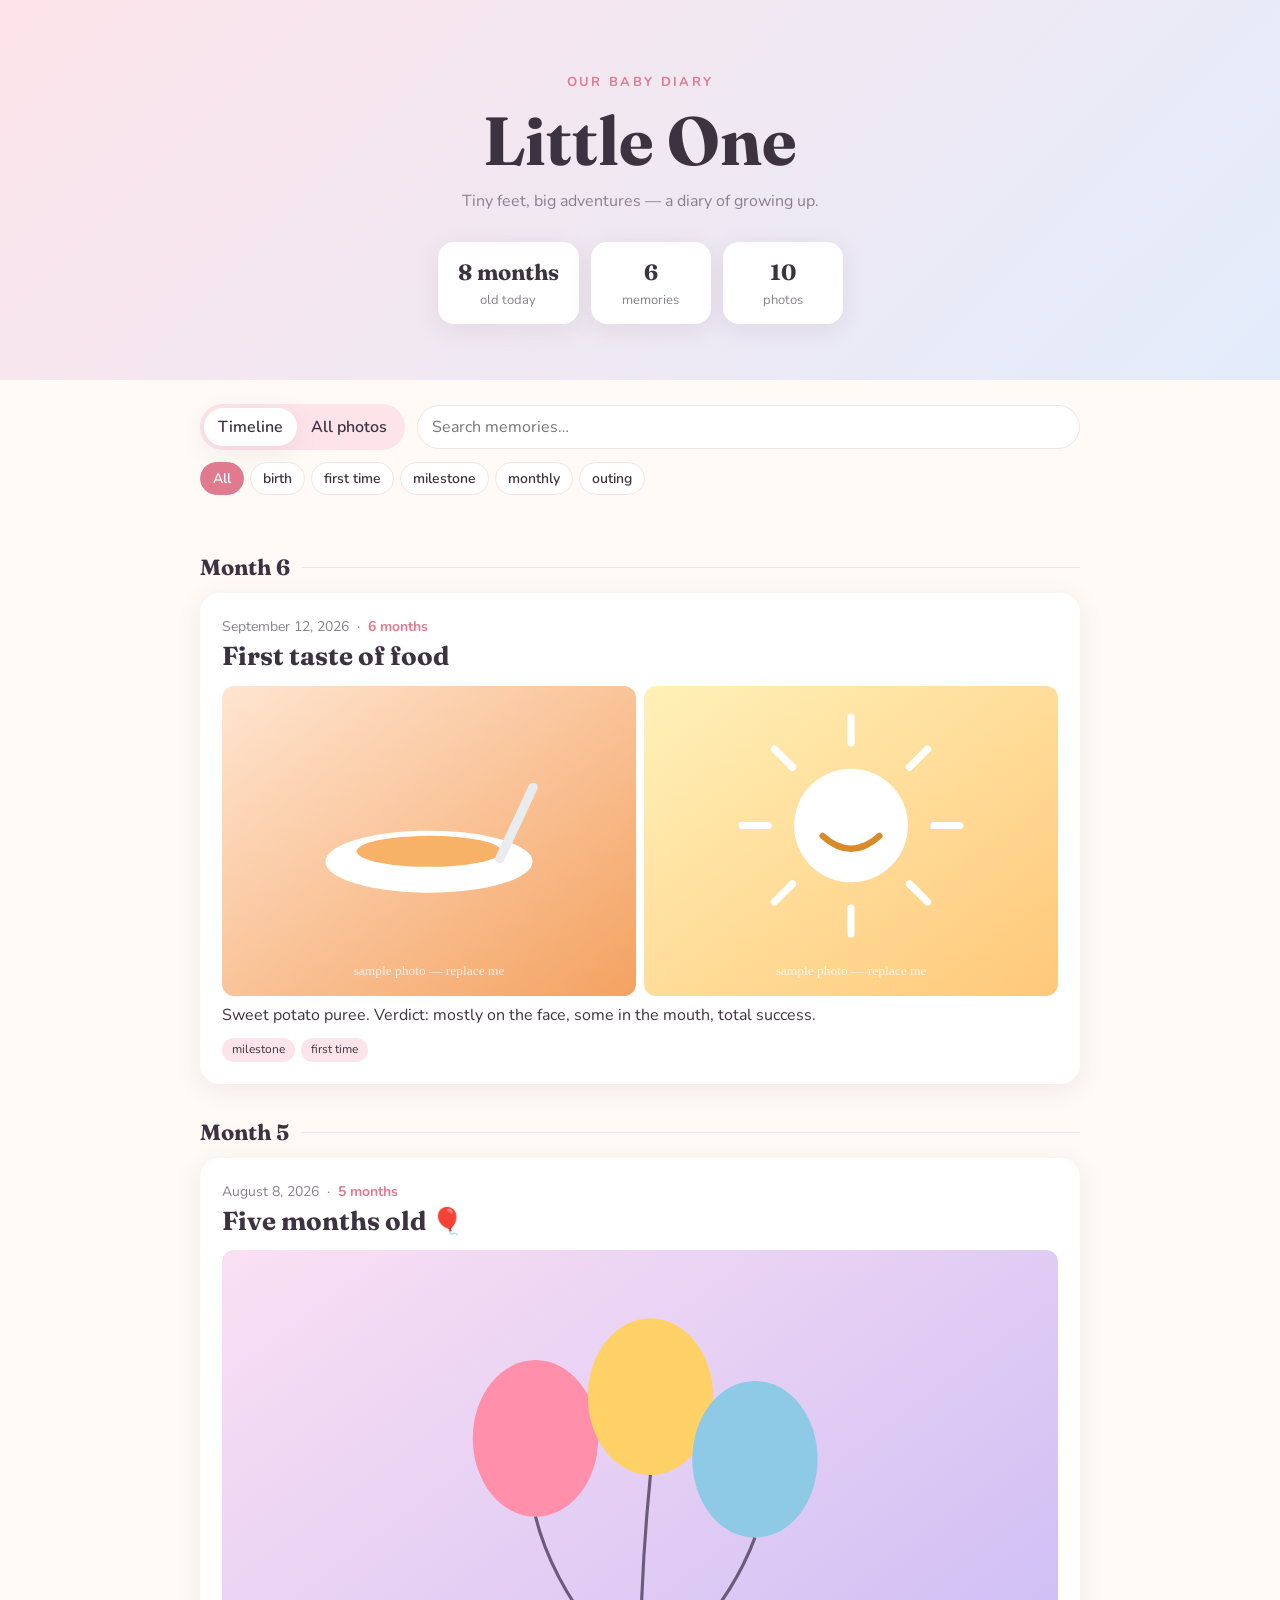
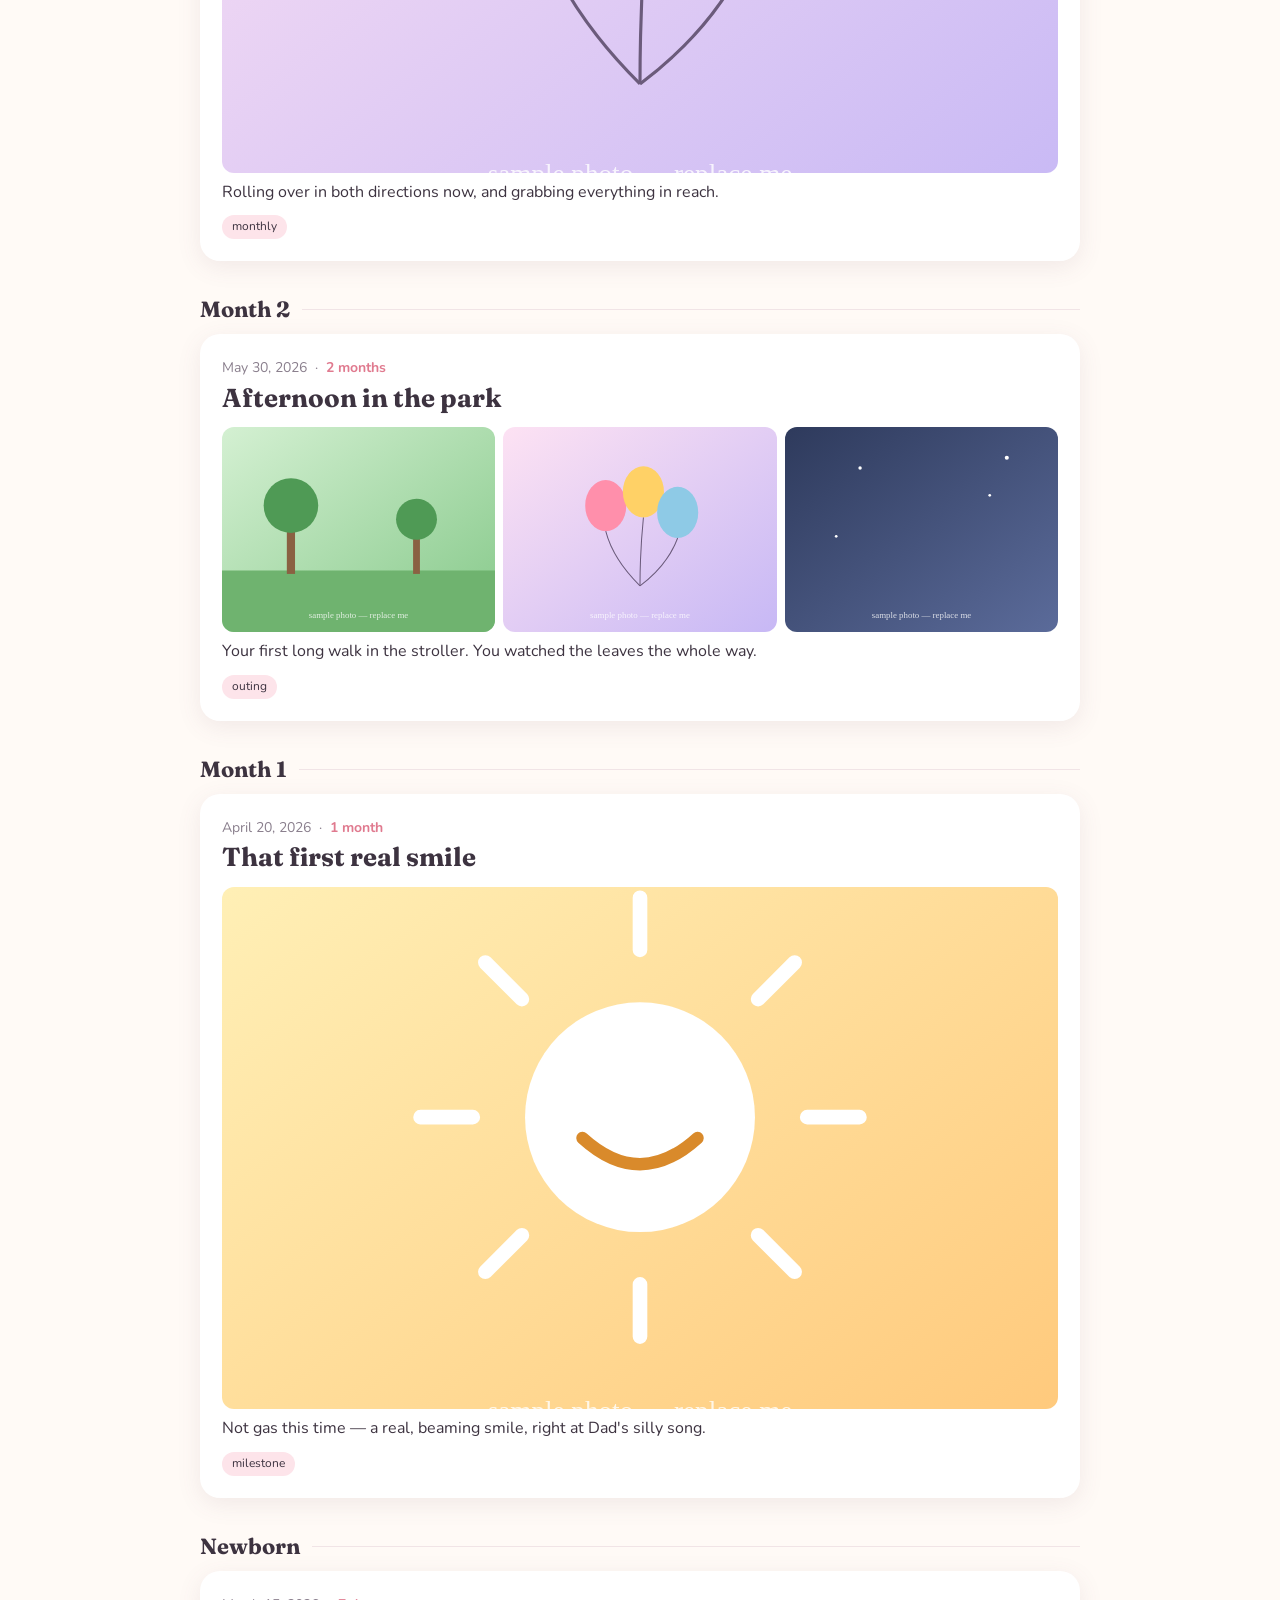
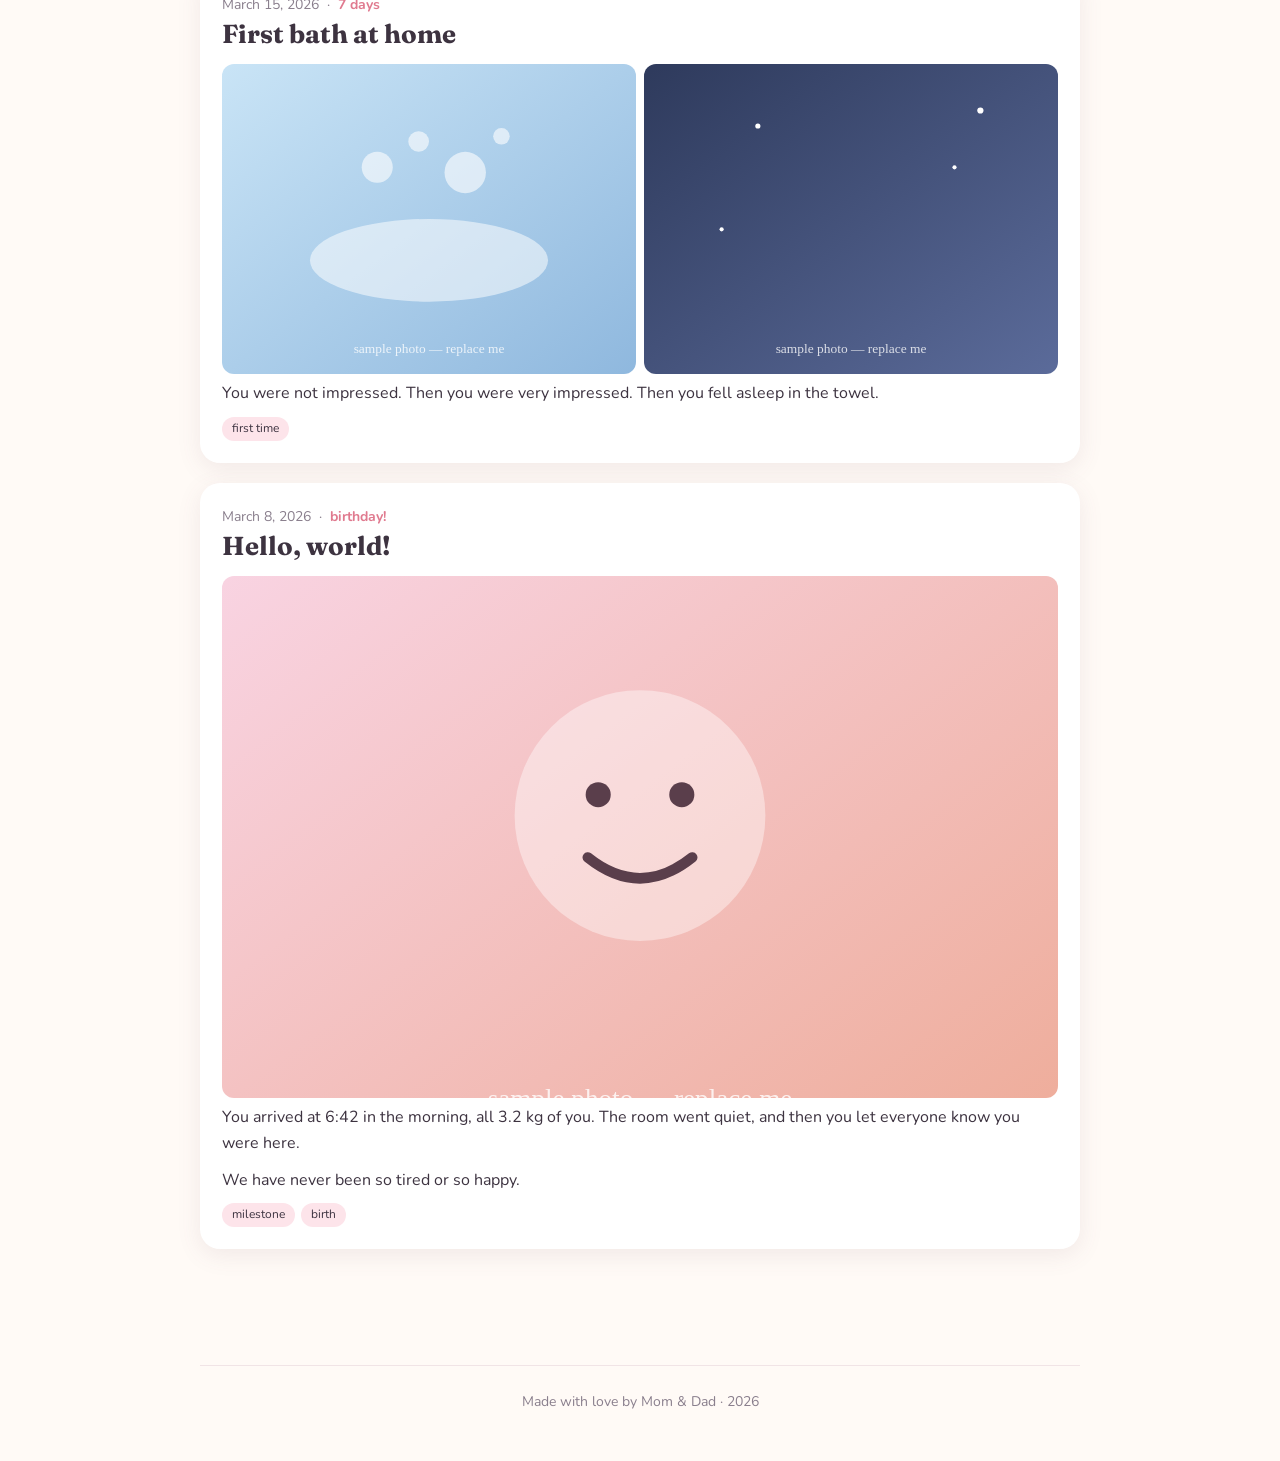
==== index.html @ 6a333eb8 "Add baby photo diary blog Static site (no build step) with a timeline grouped by baby's age, an all-" ====
<!doctype html>
<html lang="en">
<head>
  <meta charset="utf-8">
  <meta name="viewport" content="width=device-width, initial-scale=1">
  <title>Baby Diary</title>
  <meta name="description" content="A personal photo diary of our baby growing up.">
  <link rel="icon" href="data:image/svg+xml,<svg xmlns='http://www.w3.org/2000/svg' viewBox='0 0 100 100'><text y='.9em' font-size='90'>🍼</text></svg>">
  <link rel="preconnect" href="https://fonts.googleapis.com">
  <link href="https://fonts.googleapis.com/css2?family=Fraunces:opsz,wght@9..144,500;9..144,700&family=Nunito:wght@400;600;700&display=swap" rel="stylesheet">
  <link rel="stylesheet" href="css/style.css">
</head>
<body>
  <header class="hero">
    <div class="wrap">
      <p class="eyebrow">Our baby diary</p>
      <h1 id="baby-name">Little One</h1>
      <p id="tagline" class="tagline"></p>
      <div class="stats">
        <div class="stat"><span id="age" class="stat-num">–</span><span class="stat-label">old today</span></div>
        <div class="stat"><span id="post-count" class="stat-num">0</span><span class="stat-label">memories</span></div>
        <div class="stat"><span id="photo-count" class="stat-num">0</span><span class="stat-label">photos</span></div>
      </div>
    </div>
  </header>

  <nav class="toolbar wrap" aria-label="Filters">
    <div class="views" role="tablist">
      <button class="view-btn active" data-view="timeline" role="tab" aria-selected="true">Timeline</button>
      <button class="view-btn" data-view="gallery" role="tab" aria-selected="false">All photos</button>
    </div>
    <input id="search" type="search" placeholder="Search memories…" aria-label="Search memories">
    <div id="tags" class="tags"></div>
  </nav>

  <main class="wrap">
    <section id="timeline" class="timeline"></section>
    <section id="gallery" class="gallery" hidden></section>
    <p id="empty" class="empty" hidden>No memories match. Try another search.</p>
  </main>

  <footer class="wrap footer">
    Made with love by <span id="author"></span> · <span id="year"></span>
  </footer>

  <div id="lightbox" class="lightbox" hidden role="dialog" aria-modal="true" aria-label="Photo viewer">
    <button class="lb-close" aria-label="Close">×</button>
    <button class="lb-prev" aria-label="Previous photo">‹</button>
    <figure>
      <img id="lb-img" alt="">
      <figcaption id="lb-cap"></figcaption>
    </figure>
    <button class="lb-next" aria-label="Next photo">›</button>
  </div>

  <script src="data/posts.js"></script>
  <script src="js/app.js"></script>
</body>
</html>
---- css/style.css ----
:root {
  --bg: #fffaf6;
  --surface: #ffffff;
  --text: #3d3340;
  --muted: #8a7f8d;
  --accent: #e07a8f;
  --accent-soft: #fde4ea;
  --line: #f1e4e6;
  --hero-1: #fde4ea;
  --hero-2: #e3ecfb;
  --shadow: 0 6px 24px rgba(120, 80, 100, .10);
}
@media (prefers-color-scheme: dark) {
  :root {
    --bg: #1d1a21;
    --surface: #27232c;
    --text: #f1eaf2;
    --muted: #a99fae;
    --accent: #f4a3b4;
    --accent-soft: #3d2c35;
    --line: #362f3c;
    --hero-1: #3a2733;
    --hero-2: #252c3e;
    --shadow: 0 6px 24px rgba(0, 0, 0, .35);
  }
}

* { box-sizing: border-box; }
html { scroll-behavior: smooth; }
body {
  margin: 0;
  background: var(--bg);
  color: var(--text);
  font: 16px/1.65 "Nunito", system-ui, sans-serif;
}
img { max-width: 100%; display: block; }
.wrap { width: min(880px, 100% - 32px); margin-inline: auto; }

/* Hero */
.hero {
  background: linear-gradient(135deg, var(--hero-1), var(--hero-2));
  padding: 72px 0 56px;
  text-align: center;
}
.eyebrow {
  margin: 0;
  text-transform: uppercase;
  letter-spacing: .18em;
  font-size: 13px;
  font-weight: 700;
  color: var(--accent);
}
h1, h2 { font-family: "Fraunces", Georgia, serif; line-height: 1.15; }
.hero h1 { font-size: clamp(40px, 8vw, 68px); margin: 8px 0; }
.tagline { color: var(--muted); margin: 0 auto 28px; max-width: 520px; }
.stats { display: flex; justify-content: center; gap: 12px; flex-wrap: wrap; }
.stat {
  background: var(--surface);
  border-radius: 16px;
  padding: 12px 20px;
  min-width: 120px;
  box-shadow: var(--shadow);
  display: flex; flex-direction: column;
}
.stat-num { font-family: "Fraunces", serif; font-size: 22px; font-weight: 700; }
.stat-label { font-size: 13px; color: var(--muted); }

/* Toolbar */
.toolbar {
  display: flex; flex-wrap: wrap; gap: 12px; align-items: center;
  padding: 24px 0 8px;
  position: sticky; top: 0; z-index: 5;
  background: var(--bg);
}
.views { display: inline-flex; background: var(--accent-soft); border-radius: 999px; padding: 4px; }
.view-btn, .tag {
  border: 0; cursor: pointer; font: inherit; font-weight: 600;
  border-radius: 999px; padding: 6px 14px;
  background: transparent; color: var(--text);
}
.view-btn.active { background: var(--surface); box-shadow: var(--shadow); }
#search {
  flex: 1 1 200px;
  font: inherit;
  padding: 8px 14px;
  border-radius: 999px;
  border: 1px solid var(--line);
  background: var(--surface);
  color: var(--text);
}
#search:focus { outline: 2px solid var(--accent); outline-offset: 1px; }
.tags { display: flex; flex-wrap: wrap; gap: 6px; width: 100%; }
.tag { background: var(--surface); border: 1px solid var(--line); font-size: 14px; padding: 4px 12px; }
.tag.active { background: var(--accent); border-color: var(--accent); color: #fff; }

/* Timeline */
.timeline { position: relative; padding: 16px 0 40px; }
.month-head {
  font-family: "Fraunces", serif;
  font-size: 22px;
  margin: 36px 0 12px;
  display: flex; align-items: center; gap: 12px;
}
.month-head::after { content: ""; flex: 1; height: 1px; background: var(--line); }
.post {
  background: var(--surface);
  border-radius: 20px;
  padding: 22px;
  margin-bottom: 20px;
  box-shadow: var(--shadow);
  animation: rise .4s ease both;
}
@keyframes rise { from { opacity: 0; transform: translateY(8px); } }
.post-meta { font-size: 14px; color: var(--muted); display: flex; gap: 8px; flex-wrap: wrap; }
.post-meta .age { color: var(--accent); font-weight: 700; }
.post h2 { margin: 4px 0 8px; font-size: 26px; }
.post p { margin: 0 0 10px; }
.post-tags { display: flex; gap: 6px; flex-wrap: wrap; margin-top: 8px; }
.post-tags span { font-size: 12px; background: var(--accent-soft); padding: 2px 10px; border-radius: 999px; }

.photos { display: grid; gap: 8px; margin: 14px 0 6px; grid-template-columns: repeat(var(--cols, 1), 1fr); }
.photos[data-n="2"] { --cols: 2; }
.photos[data-n="3"], .photos[data-n="many"] { --cols: 3; }
.photos button {
  padding: 0; border: 0; background: none; cursor: zoom-in;
  border-radius: 12px; overflow: hidden; aspect-ratio: 4 / 3;
}
.photos[data-n="1"] button { aspect-ratio: 16 / 10; }
.photos img, .gallery img {
  width: 100%; height: 100%; object-fit: cover;
  transition: transform .3s ease;
}
.photos button:hover img, .gallery button:hover img { transform: scale(1.04); }

/* Gallery */
.gallery {
  display: grid; gap: 8px; padding: 16px 0 40px;
  grid-template-columns: repeat(auto-fill, minmax(160px, 1fr));
}
.gallery button {
  padding: 0; border: 0; cursor: zoom-in; border-radius: 12px; overflow: hidden;
  aspect-ratio: 1; background: var(--line); position: relative;
}
.gallery .g-date {
  position: absolute; left: 6px; bottom: 6px;
  font-size: 12px; background: rgba(0,0,0,.5); color: #fff;
  padding: 1px 8px; border-radius: 999px;
}

.empty { text-align: center; color: var(--muted); padding: 40px 0; }
.footer { text-align: center; color: var(--muted); font-size: 14px; padding: 24px 0 48px; border-top: 1px solid var(--line); }

/* Lightbox */
.lightbox {
  position: fixed; inset: 0; z-index: 50;
  background: rgba(20, 15, 22, .92);
  display: flex; align-items: center; justify-content: center;
}
.lightbox[hidden] { display: none; }
.lightbox figure { margin: 0; max-width: min(1100px, 100% - 120px); text-align: center; }
.lightbox img { max-height: 80vh; object-fit: contain; margin: 0 auto; border-radius: 10px; }
.lightbox figcaption { color: #eee; margin-top: 12px; font-size: 15px; }
.lightbox button {
  position: absolute; border: 0; background: rgba(255,255,255,.12); color: #fff;
  width: 48px; height: 48px; border-radius: 50%; font-size: 30px; line-height: 1; cursor: pointer;
}
.lightbox button:hover { background: rgba(255,255,255,.25); }
.lb-close { top: 16px; right: 16px; }
.lb-prev { left: 16px; top: 50%; transform: translateY(-50%); }
.lb-next { right: 16px; top: 50%; transform: translateY(-50%); }

@media (max-width: 600px) {
  .hero { padding: 48px 0 40px; }
  .post { padding: 16px; }
  .photos[data-n="3"], .photos[data-n="many"] { --cols: 2; }
  .lightbox figure { max-width: 100%; padding: 0 8px; }
  .lb-prev, .lb-next { top: auto; bottom: 20px; transform: none; }
}
@media (prefers-reduced-motion: reduce) {
  * { animation: none !important; transition: none !important; }
}
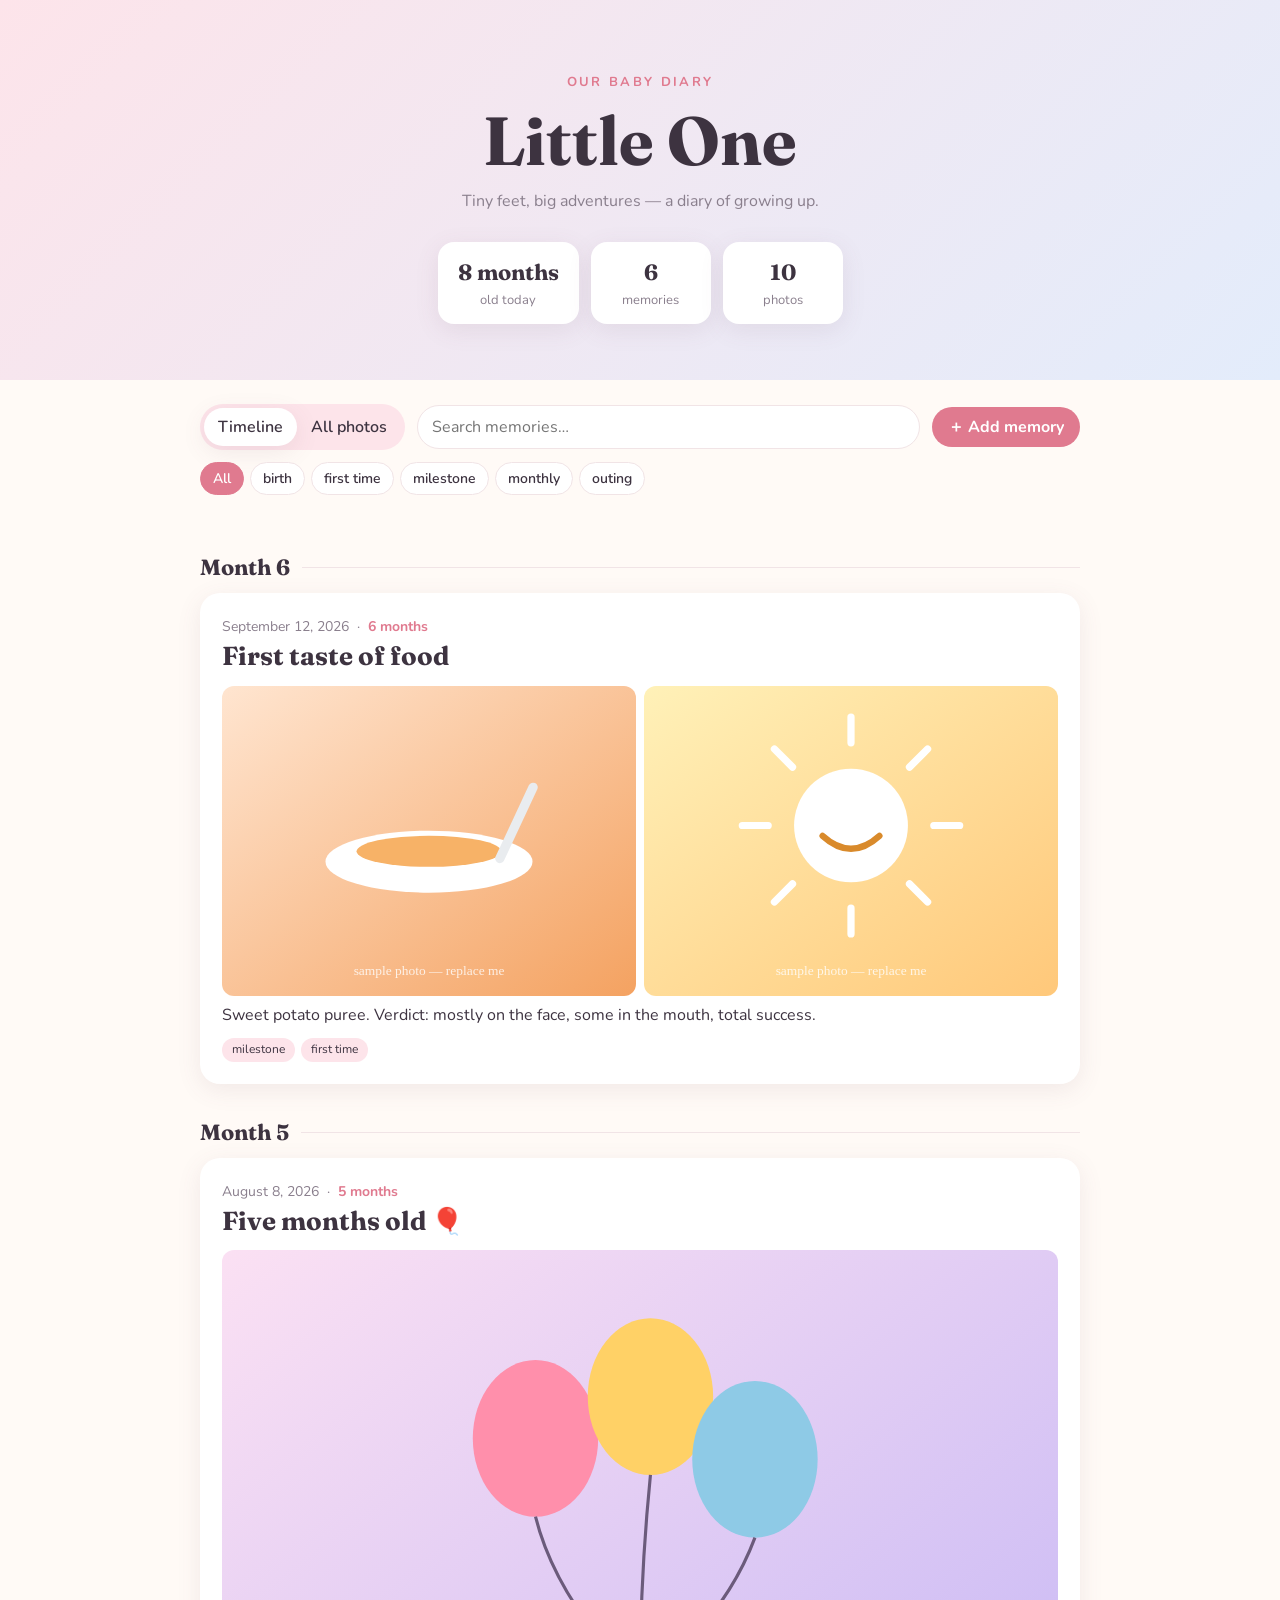
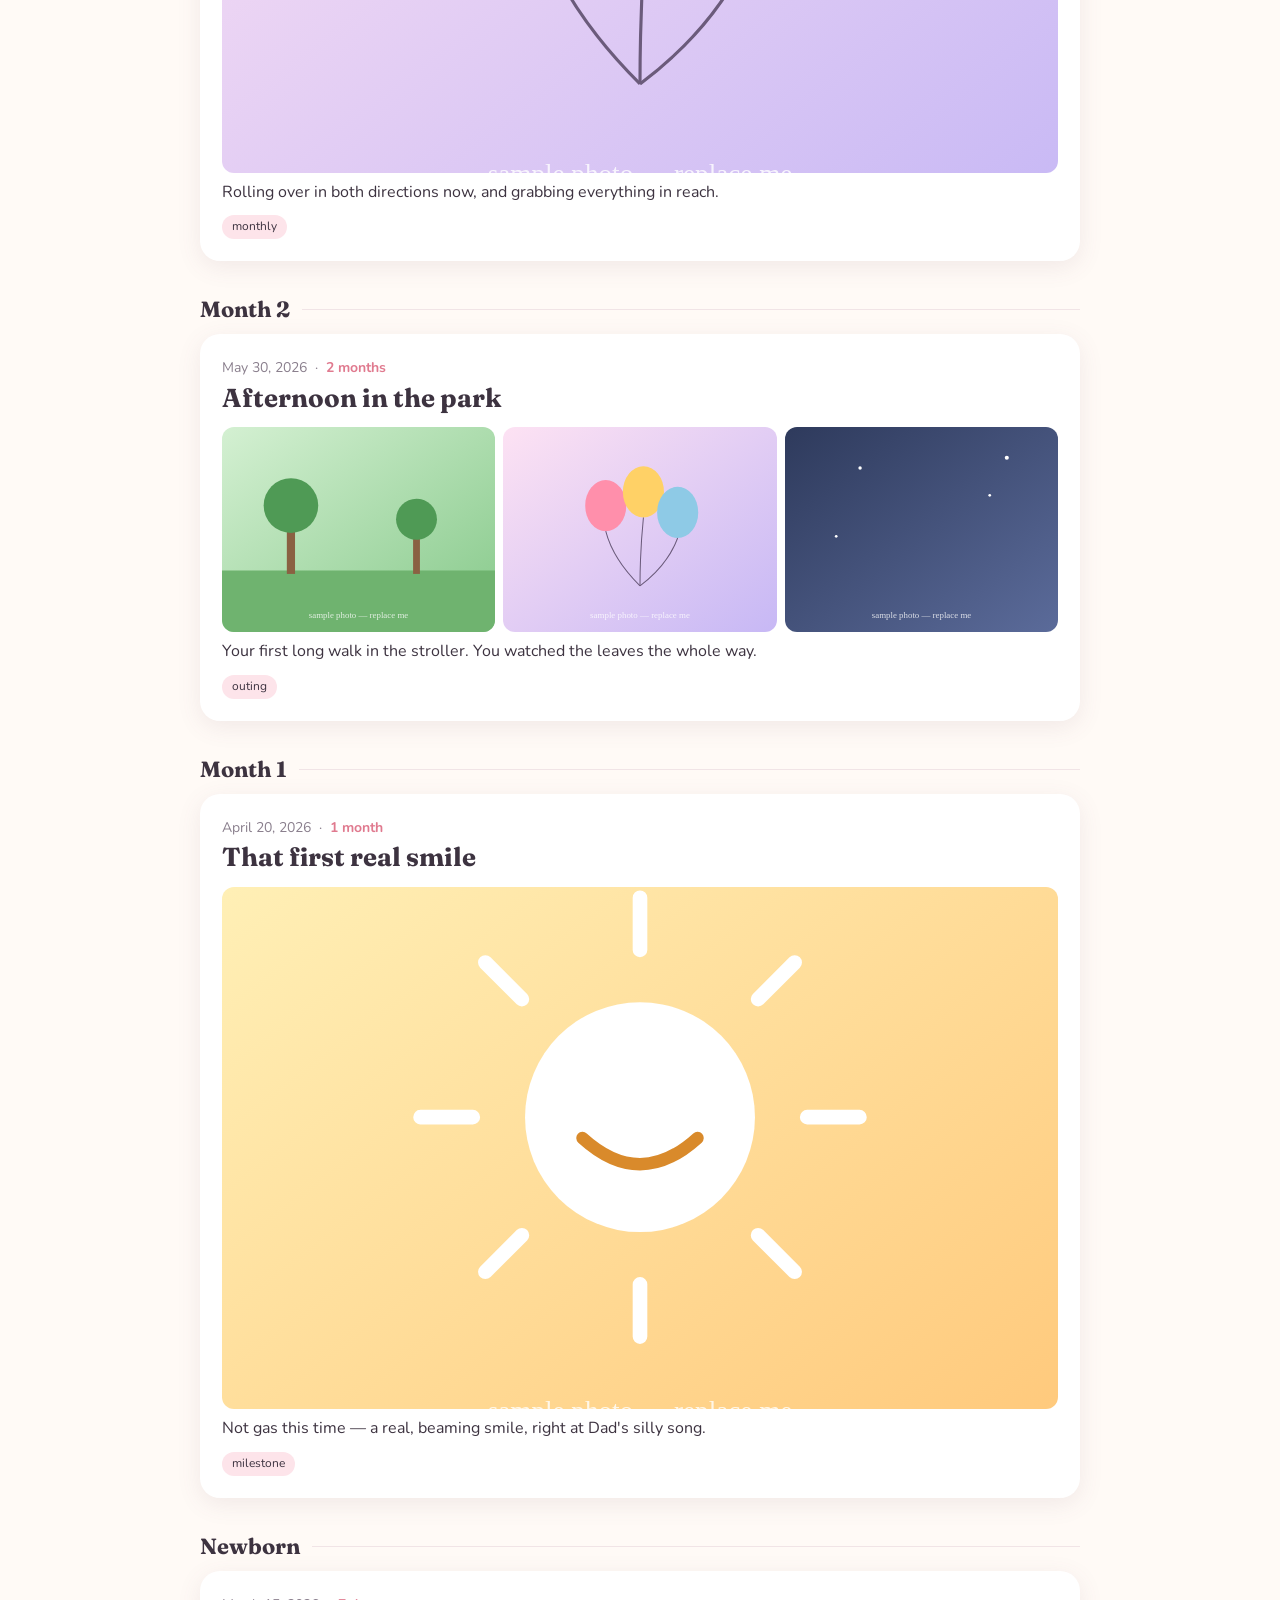
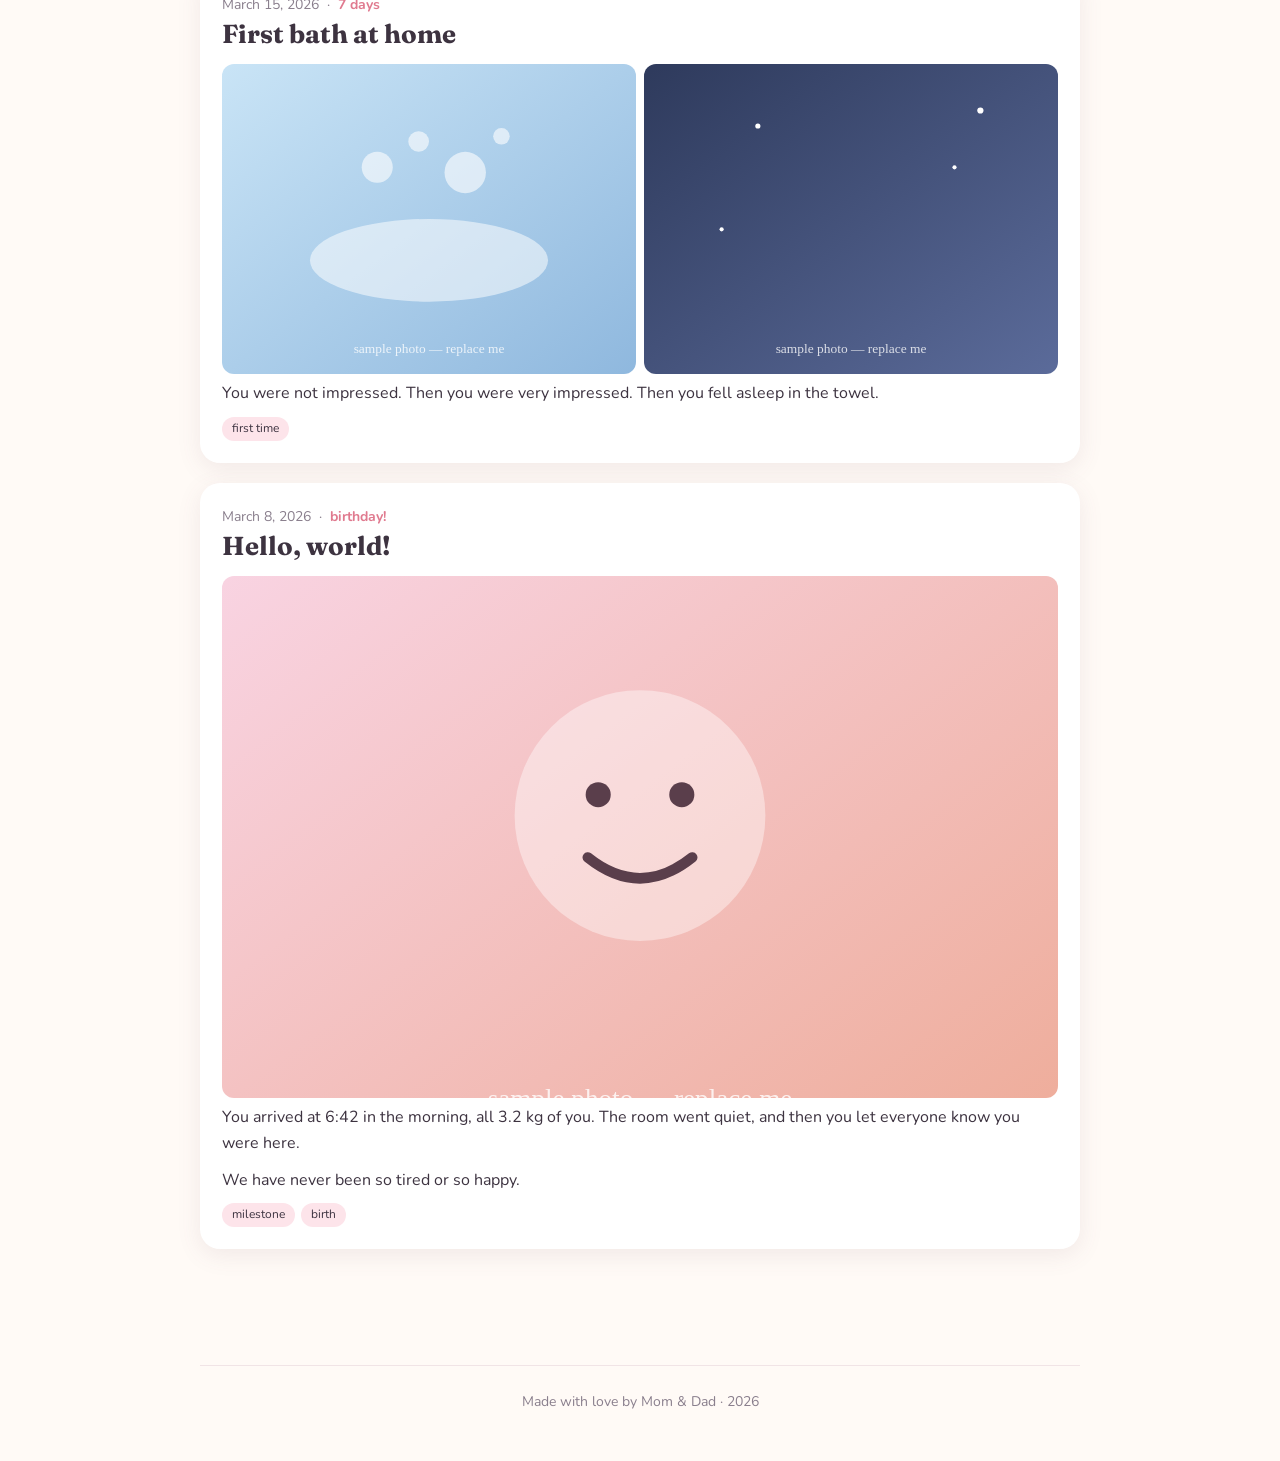
==== commit 5d4d219f: "Add an 'Add memory' upload page upload.html lets the owner pick photos, write a story and publish fr" ====
--- a/index.html
+++ b/index.html
@@ -30,6 +30,7 @@
       <button class="view-btn" data-view="gallery" role="tab" aria-selected="false">All photos</button>
     </div>
     <input id="search" type="search" placeholder="Search memories…" aria-label="Search memories">
+    <a class="add-btn" href="upload.html">＋ Add memory</a>
     <div id="tags" class="tags"></div>
   </nav>
 
--- a/css/style.css
+++ b/css/style.css
@@ -179,3 +179,56 @@
 @media (prefers-reduced-motion: reduce) {
   * { animation: none !important; transition: none !important; }
 }
+
+/* Add-memory button & upload page */
+.add-btn {
+  margin-left: auto;
+  background: var(--accent); color: #fff; text-decoration: none; font-weight: 700;
+  padding: 7px 16px; border-radius: 999px; white-space: nowrap;
+}
+.add-btn:hover { filter: brightness(1.05); }
+.hero-small { padding: 40px 0 32px; }
+.hero-small h1 { font-size: clamp(32px, 6vw, 48px); }
+.hero a { color: inherit; text-decoration: none; }
+.upload { padding: 24px 0 64px; display: grid; gap: 20px; max-width: 640px; }
+.card {
+  background: var(--surface); border-radius: 20px; padding: 22px;
+  box-shadow: var(--shadow); display: grid; gap: 14px;
+}
+.card summary { cursor: pointer; }
+.card ol { margin: 0; padding-left: 20px; }
+.card a { color: var(--accent); }
+.card code { background: var(--accent-soft); padding: 1px 6px; border-radius: 6px; }
+.muted { color: var(--muted); font-weight: 400; }
+.small { font-size: 14px; margin: 0; }
+.upload label { display: grid; gap: 4px; font-weight: 600; }
+.upload input[type=text], .upload input[type=date], .upload input[type=password], .upload textarea {
+  font: inherit; font-weight: 400; padding: 10px 12px; border-radius: 12px;
+  border: 1px solid var(--line); background: var(--bg); color: var(--text); width: 100%;
+}
+.upload input:focus, .upload textarea:focus { outline: 2px solid var(--accent); outline-offset: 1px; }
+.row { display: flex; gap: 8px; flex-wrap: wrap; }
+.btn {
+  font: inherit; font-weight: 700; border: 0; cursor: pointer;
+  background: var(--accent); color: #fff; padding: 9px 18px; border-radius: 999px;
+}
+.btn:disabled { opacity: .6; cursor: progress; }
+.btn-ghost { background: var(--accent-soft); color: var(--text); }
+.btn-big { padding: 13px; font-size: 17px; }
+.drop {
+  border: 2px dashed var(--line); border-radius: 16px; padding: 28px 16px;
+  text-align: center; cursor: pointer; display: block !important;
+}
+.drop.over, .drop:hover { border-color: var(--accent); background: var(--accent-soft); }
+.drop input { position: absolute; width: 1px; height: 1px; opacity: 0; }
+.previews { display: grid; grid-template-columns: repeat(auto-fill, minmax(96px, 1fr)); gap: 8px; }
+.previews:empty { display: none; }
+.preview { position: relative; aspect-ratio: 1; border-radius: 10px; overflow: hidden; }
+.preview img { width: 100%; height: 100%; object-fit: cover; }
+.preview button {
+  position: absolute; top: 4px; right: 4px; width: 26px; height: 26px; border-radius: 50%;
+  border: 0; background: rgba(0,0,0,.6); color: #fff; cursor: pointer; font-size: 16px; line-height: 1;
+}
+.status { margin: 0; min-height: 1.5em; }
+.status.ok { color: #2f9e5b; font-weight: 700; }
+.status.error { color: #d64545; font-weight: 700; }
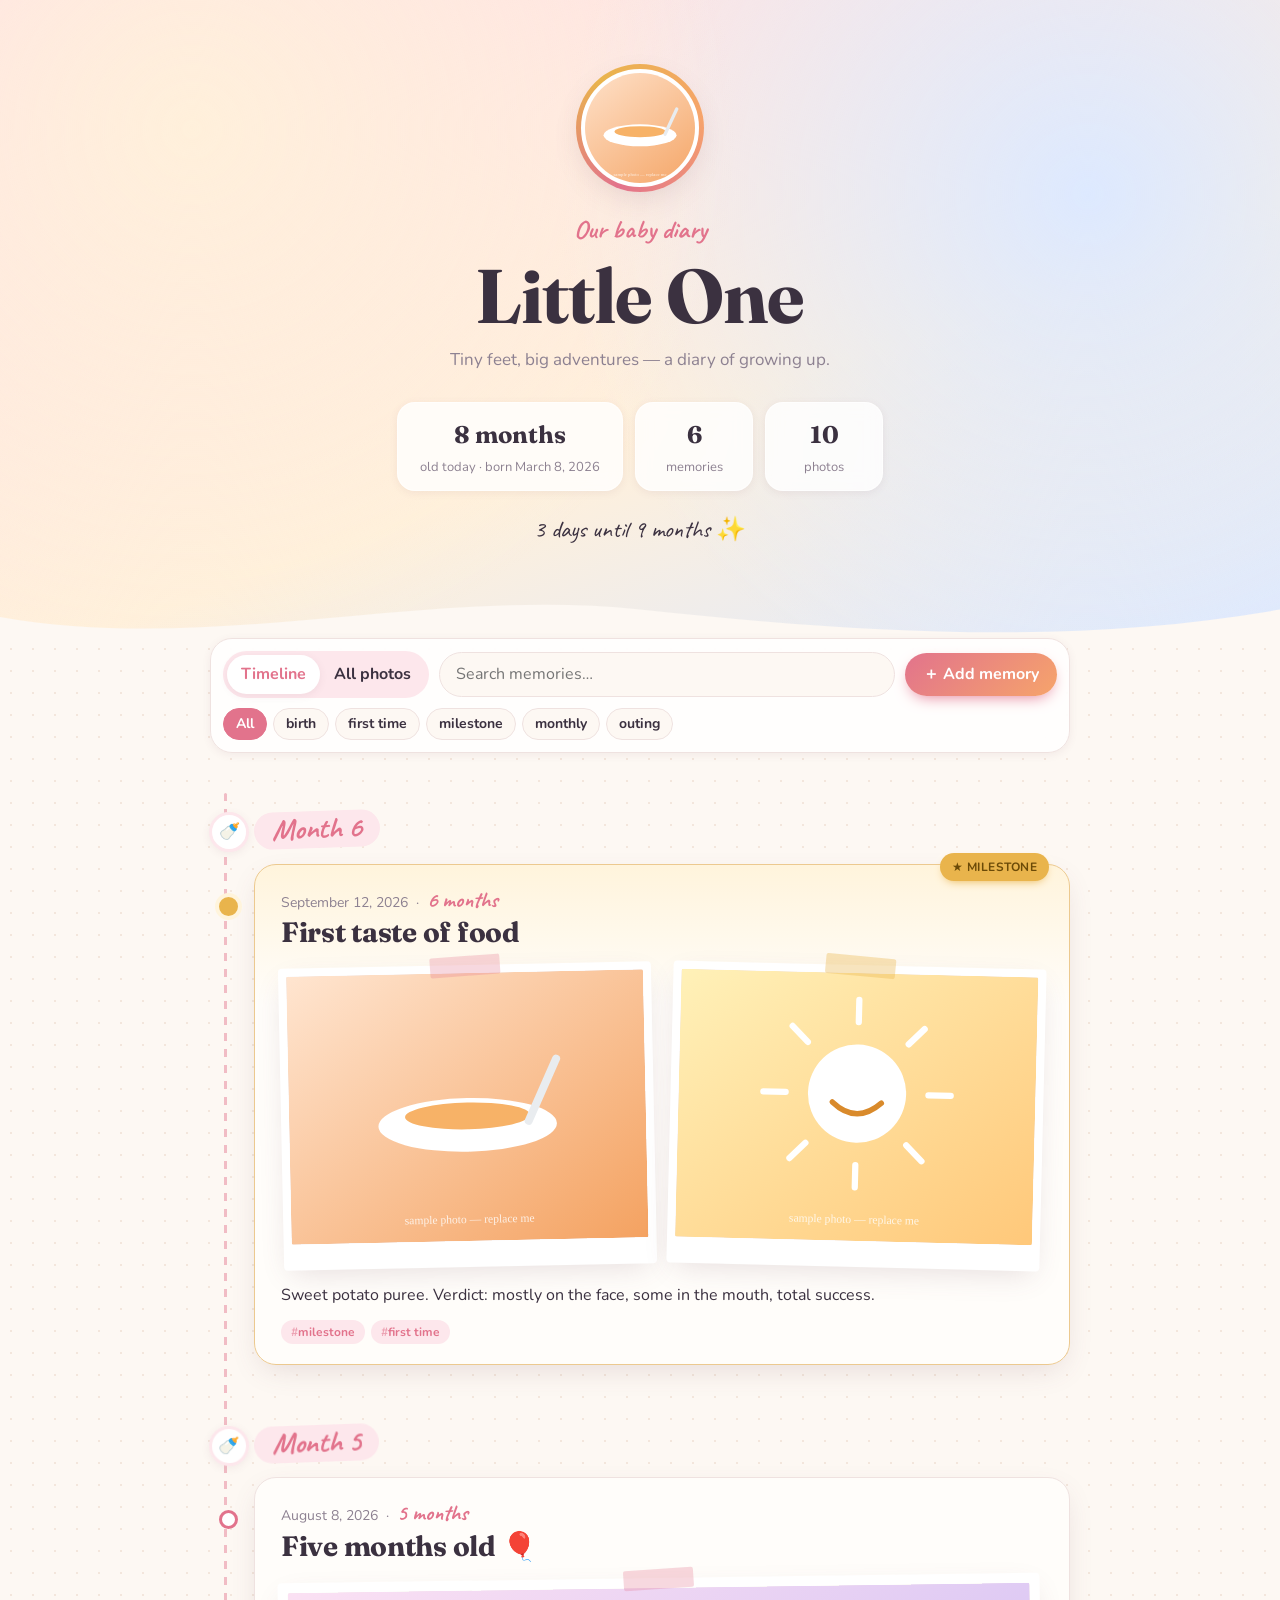
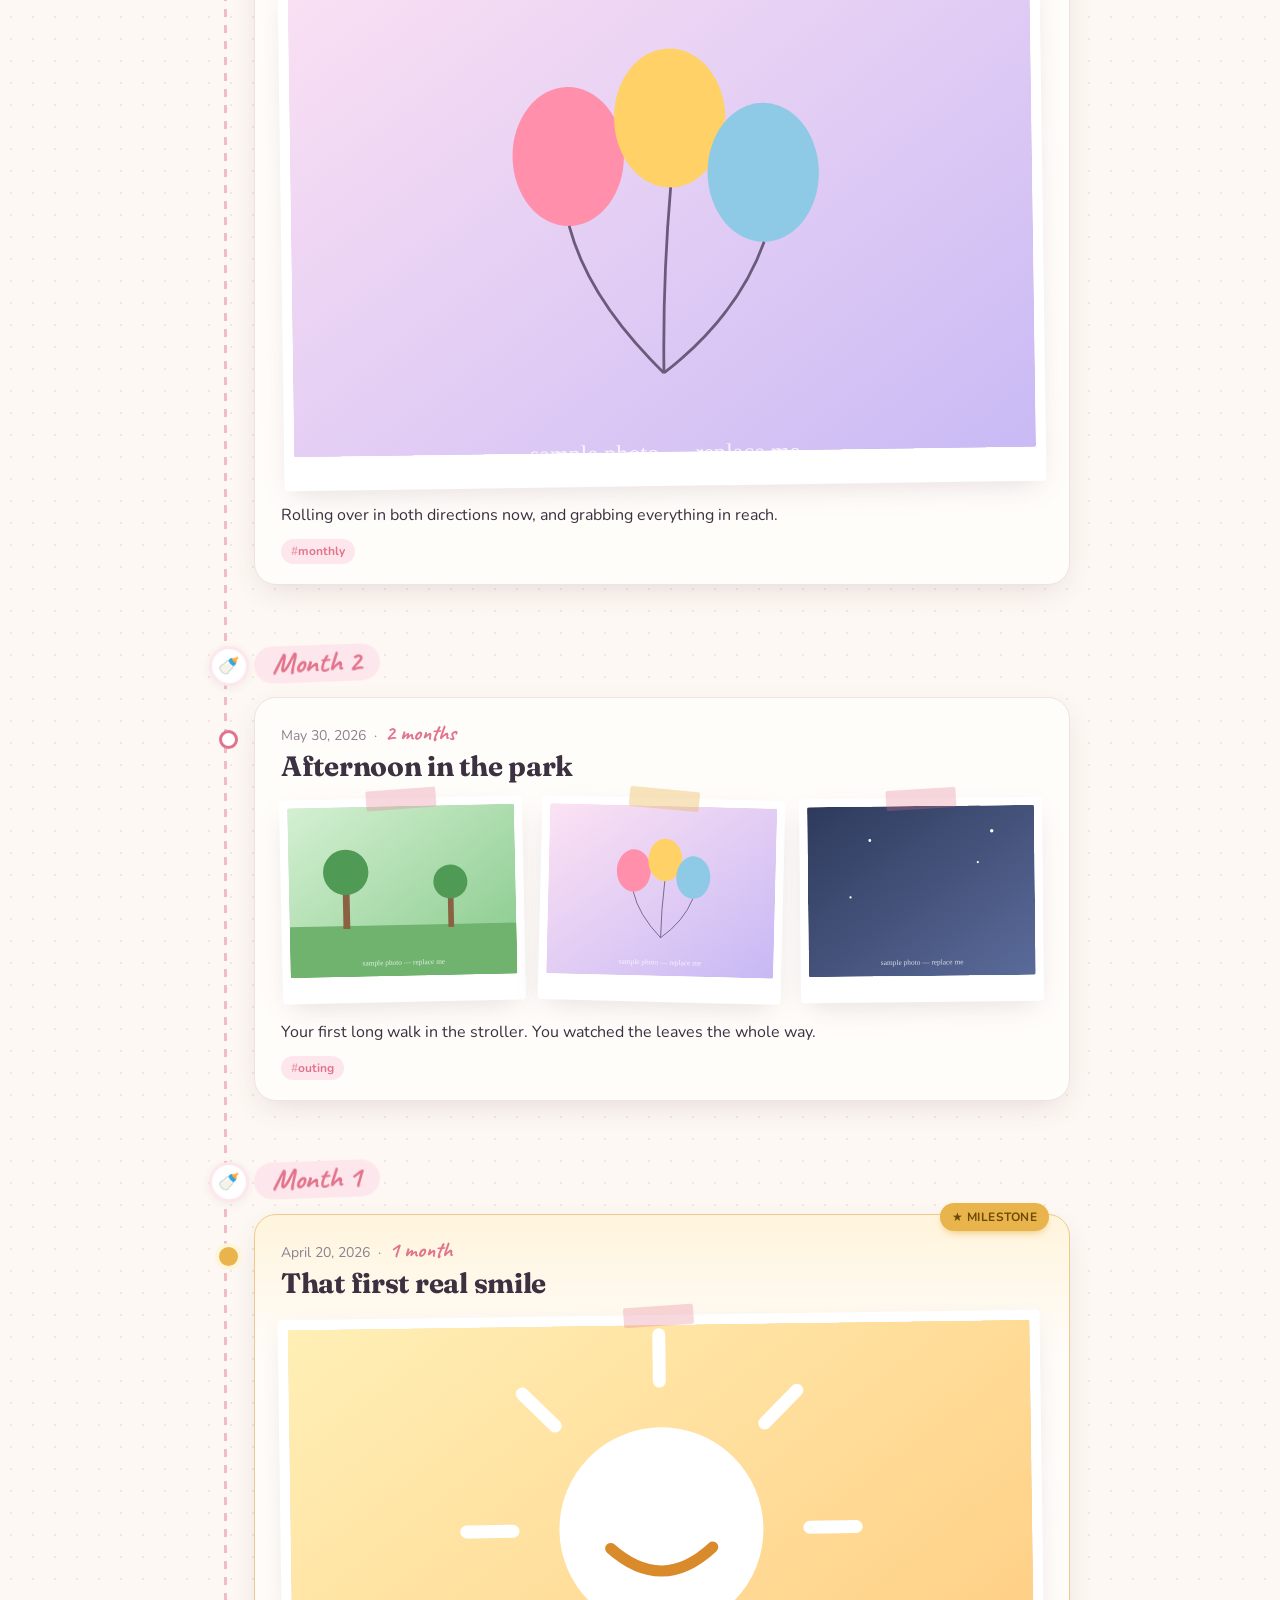
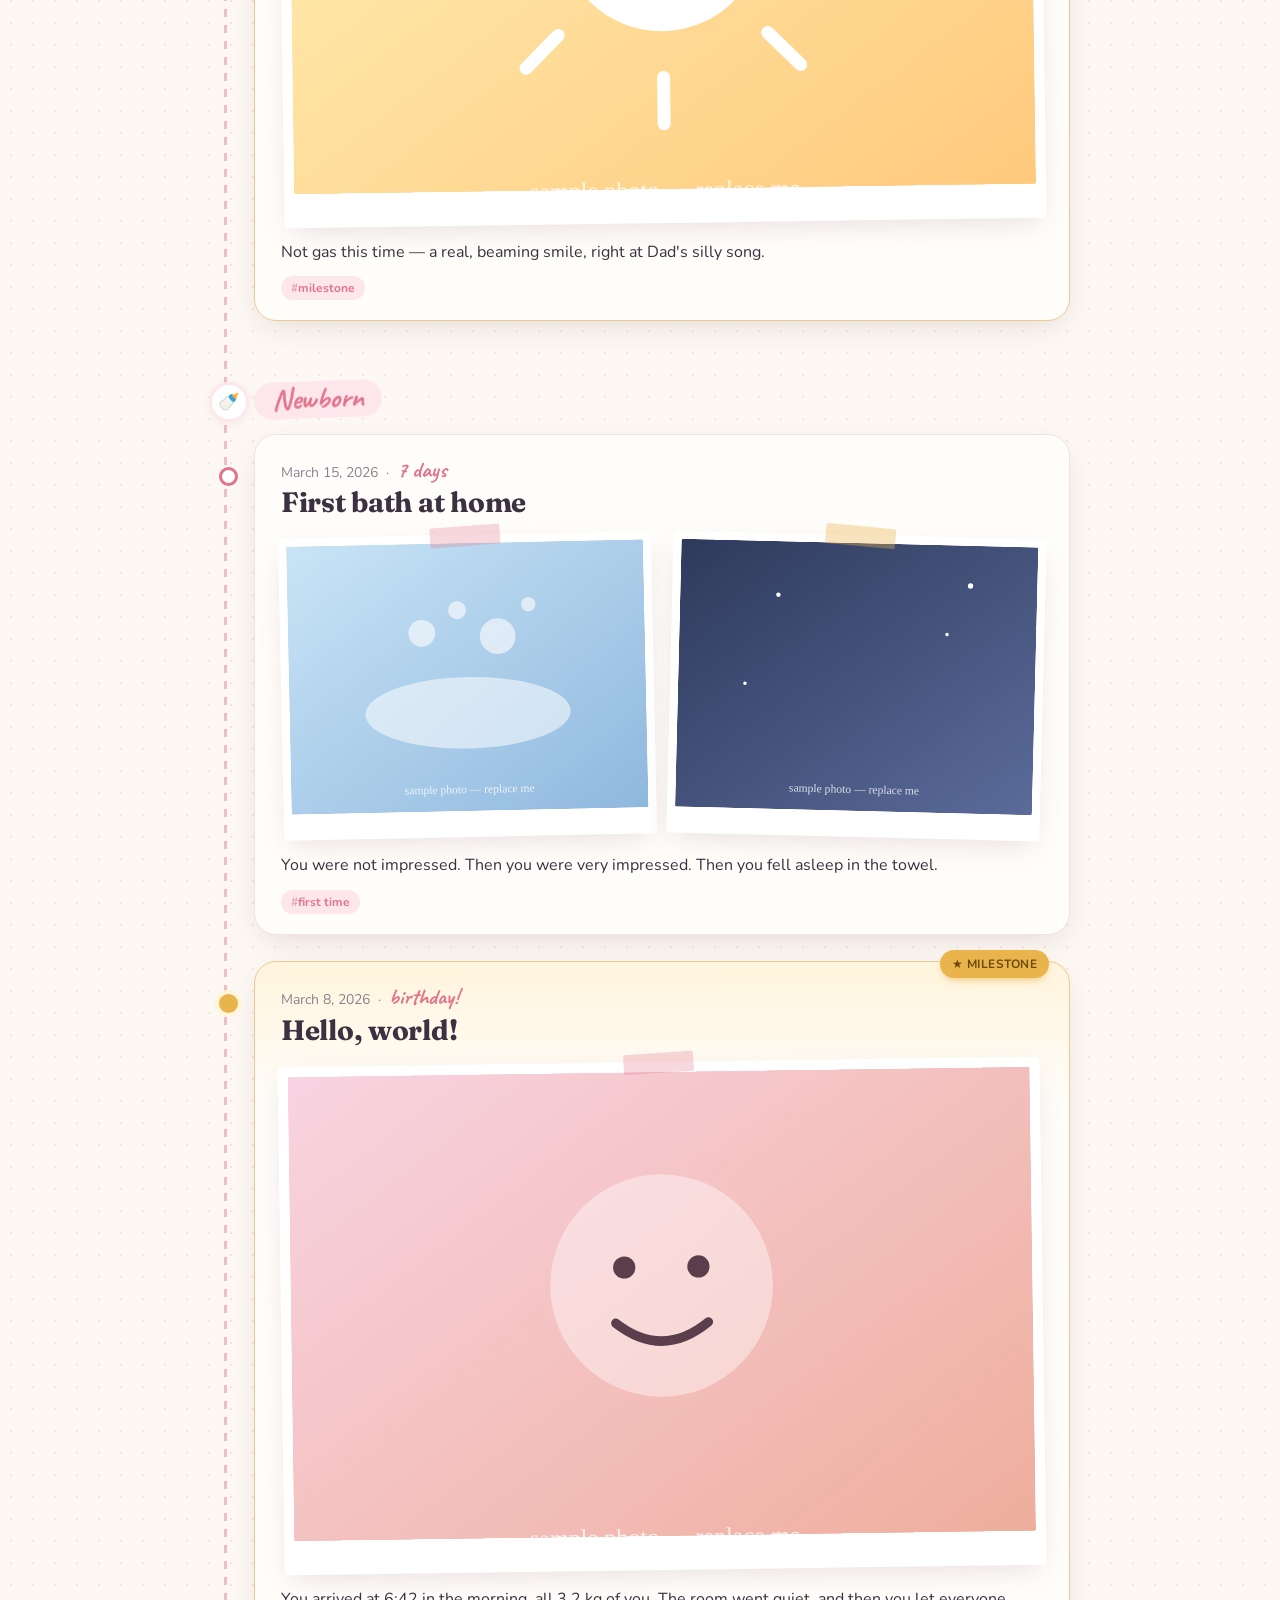
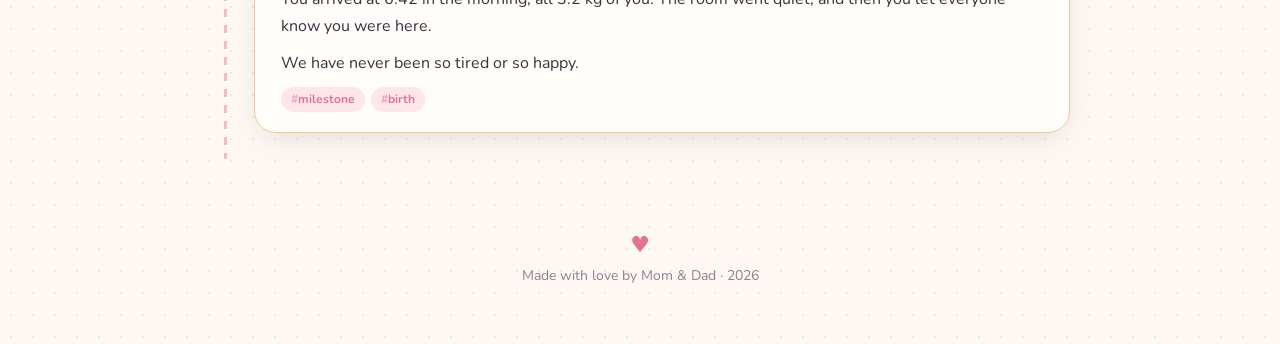
==== commit c2d1ac1e: "Redesign: scrapbook look with photo frames, timeline and handwritten accents - Instant-photo frames " ====
--- a/index.html
+++ b/index.html
@@ -7,21 +7,25 @@
   <meta name="description" content="A personal photo diary of our baby growing up.">
   <link rel="icon" href="data:image/svg+xml,<svg xmlns='http://www.w3.org/2000/svg' viewBox='0 0 100 100'><text y='.9em' font-size='90'>🍼</text></svg>">
   <link rel="preconnect" href="https://fonts.googleapis.com">
-  <link href="https://fonts.googleapis.com/css2?family=Fraunces:opsz,wght@9..144,500;9..144,700&family=Nunito:wght@400;600;700&display=swap" rel="stylesheet">
+  <link href="https://fonts.googleapis.com/css2?family=Caveat:wght@500;700&family=Fraunces:opsz,wght@9..144,500;9..144,700&family=Nunito:wght@400;600;700&display=swap" rel="stylesheet">
   <link rel="stylesheet" href="css/style.css">
 </head>
 <body>
   <header class="hero">
-    <div class="wrap">
+    <div class="bubbles" aria-hidden="true"><i></i><i></i><i></i><i></i><i></i><i></i><i></i></div>
+    <div class="wrap hero-inner">
+      <div class="avatar" id="avatar" aria-hidden="true"><span>👶</span></div>
       <p class="eyebrow">Our baby diary</p>
       <h1 id="baby-name">Little One</h1>
       <p id="tagline" class="tagline"></p>
       <div class="stats">
-        <div class="stat"><span id="age" class="stat-num">–</span><span class="stat-label">old today</span></div>
+        <div class="stat stat-age"><span id="age" class="stat-num">–</span><span id="age-sub" class="stat-label">old today</span></div>
         <div class="stat"><span id="post-count" class="stat-num">0</span><span class="stat-label">memories</span></div>
         <div class="stat"><span id="photo-count" class="stat-num">0</span><span class="stat-label">photos</span></div>
       </div>
+      <p id="next-month" class="next-month"></p>
     </div>
+    <svg class="wave" viewBox="0 0 1440 80" preserveAspectRatio="none" aria-hidden="true"><path d="M0 40 C 240 90 480 0 720 30 S 1200 80 1440 30 V80 H0Z"/></svg>
   </header>
 
   <nav class="toolbar wrap" aria-label="Filters">
@@ -41,8 +45,11 @@
   </main>
 
   <footer class="wrap footer">
+    <span class="heart">♥</span>
     Made with love by <span id="author"></span> · <span id="year"></span>
   </footer>
+
+  <button id="to-top" class="to-top" aria-label="Back to top" hidden>↑</button>
 
   <div id="lightbox" class="lightbox" hidden role="dialog" aria-modal="true" aria-label="Photo viewer">
     <button class="lb-close" aria-label="Close">×</button>
--- a/css/style.css
+++ b/css/style.css
@@ -1,27 +1,47 @@
 :root {
-  --bg: #fffaf6;
+  --bg: #fdf8f3;
+  --bg-dot: #f3e6dc;
   --surface: #ffffff;
-  --text: #3d3340;
-  --muted: #8a7f8d;
-  --accent: #e07a8f;
-  --accent-soft: #fde4ea;
-  --line: #f1e4e6;
-  --hero-1: #fde4ea;
-  --hero-2: #e3ecfb;
-  --shadow: 0 6px 24px rgba(120, 80, 100, .10);
+  --paper: #fffdfa;
+  --text: #3b3140;
+  --muted: #8d8191;
+  --accent: #e2738c;
+  --accent-2: #f6a46b;
+  --accent-soft: #fde7ec;
+  --gold: #e9b44c;
+  --gold-soft: #fff4dc;
+  --line: #efe2e0;
+  --hero-1: #ffdfe7;
+  --hero-2: #fff0db;
+  --hero-3: #dde9ff;
+  --frame: #ffffff;
+  --shadow-sm: 0 2px 8px rgba(110, 70, 90, .08);
+  --shadow: 0 10px 30px -8px rgba(110, 70, 90, .18);
+  --shadow-lg: 0 24px 50px -12px rgba(110, 70, 90, .28);
+  --hand: "Caveat", "Segoe Print", cursive;
+  --serif: "Fraunces", Georgia, serif;
 }
 @media (prefers-color-scheme: dark) {
   :root {
-    --bg: #1d1a21;
+    --bg: #1c1920;
+    --bg-dot: #262229;
     --surface: #27232c;
-    --text: #f1eaf2;
-    --muted: #a99fae;
-    --accent: #f4a3b4;
-    --accent-soft: #3d2c35;
-    --line: #362f3c;
-    --hero-1: #3a2733;
-    --hero-2: #252c3e;
-    --shadow: 0 6px 24px rgba(0, 0, 0, .35);
+    --paper: #2b2630;
+    --text: #f2ebf3;
+    --muted: #aa9fae;
+    --accent: #f4a0b4;
+    --accent-2: #f7b68a;
+    --accent-soft: #3c2b35;
+    --gold: #f0c66b;
+    --gold-soft: #3a3122;
+    --line: #3a3240;
+    --hero-1: #3b2633;
+    --hero-2: #3a2f26;
+    --hero-3: #232b40;
+    --frame: #f6f1ea;
+    --shadow-sm: 0 2px 8px rgba(0, 0, 0, .3);
+    --shadow: 0 10px 30px -8px rgba(0, 0, 0, .5);
+    --shadow-lg: 0 24px 50px -12px rgba(0, 0, 0, .6);
   }
 }
 
@@ -29,206 +49,386 @@
 html { scroll-behavior: smooth; }
 body {
   margin: 0;
+  color: var(--text);
+  font: 16px/1.7 "Nunito", system-ui, sans-serif;
+  background-color: var(--bg);
+  background-image: radial-gradient(var(--bg-dot) 1.2px, transparent 1.2px);
+  background-size: 22px 22px;
+}
+img { max-width: 100%; display: block; }
+.wrap { width: min(860px, 100% - 32px); margin-inline: auto; }
+h1, h2 { font-family: var(--serif); line-height: 1.15; letter-spacing: -.01em; }
+
+/* ---------- Hero ---------- */
+.hero {
+  position: relative;
+  overflow: hidden;
+  text-align: center;
+  padding: 64px 0 96px;
+  background:
+    radial-gradient(circle at 15% 20%, var(--hero-2), transparent 45%),
+    radial-gradient(circle at 85% 30%, var(--hero-3), transparent 45%),
+    linear-gradient(160deg, var(--hero-1), var(--hero-2) 60%, var(--hero-3));
+}
+.hero-inner { position: relative; z-index: 1; }
+.wave { position: absolute; left: 0; bottom: -1px; width: 100%; height: 60px; fill: var(--bg); }
+
+.bubbles i {
+  position: absolute; bottom: -80px; border-radius: 50%;
+  background: rgba(255, 255, 255, .45);
+  box-shadow: inset -6px -6px 12px rgba(255, 255, 255, .5);
+  animation: float 18s linear infinite;
+}
+.bubbles i:nth-child(1) { left: 6%;  width: 46px; height: 46px; animation-duration: 16s; }
+.bubbles i:nth-child(2) { left: 18%; width: 22px; height: 22px; animation-duration: 12s; animation-delay: -4s; }
+.bubbles i:nth-child(3) { left: 32%; width: 64px; height: 64px; animation-duration: 22s; animation-delay: -9s; }
+.bubbles i:nth-child(4) { left: 58%; width: 30px; height: 30px; animation-duration: 14s; animation-delay: -2s; }
+.bubbles i:nth-child(5) { left: 72%; width: 54px; height: 54px; animation-duration: 20s; animation-delay: -12s; }
+.bubbles i:nth-child(6) { left: 86%; width: 20px; height: 20px; animation-duration: 11s; animation-delay: -6s; }
+.bubbles i:nth-child(7) { left: 94%; width: 38px; height: 38px; animation-duration: 17s; animation-delay: -14s; }
+@keyframes float {
+  from { transform: translateY(0) translateX(0); opacity: 0; }
+  10% { opacity: 1; }
+  50% { transform: translateY(-260px) translateX(18px); }
+  to { transform: translateY(-560px) translateX(-10px); opacity: 0; }
+}
+
+.avatar {
+  width: 128px; height: 128px; margin: 0 auto 16px;
+  border-radius: 50%; padding: 5px;
+  background: conic-gradient(from 200deg, var(--accent), var(--gold), var(--accent-2), var(--accent));
+  box-shadow: var(--shadow);
+  animation: pop .7s cubic-bezier(.3, 1.6, .5, 1) both;
+}
+.avatar img, .avatar span {
+  width: 100%; height: 100%; border-radius: 50%; object-fit: cover;
+  border: 4px solid var(--frame);
+  display: grid; place-items: center; font-size: 56px; background: var(--frame);
+}
+@keyframes pop { from { transform: scale(.6); opacity: 0; } }
+
+.eyebrow {
+  margin: 0;
+  font-family: var(--hand);
+  font-size: 26px; font-weight: 700;
+  color: var(--accent);
+}
+.hero .eyebrow a { color: inherit; text-decoration: none; }
+.hero h1 { font-size: clamp(44px, 9vw, 76px); margin: 0 0 6px; }
+.tagline { color: var(--muted); margin: 0 auto 28px; max-width: 520px; font-size: 17px; }
+
+.stats { display: flex; justify-content: center; gap: 12px; flex-wrap: wrap; }
+.stat {
+  background: color-mix(in srgb, var(--surface) 80%, transparent);
+  backdrop-filter: blur(8px);
+  border: 1px solid color-mix(in srgb, var(--surface) 60%, transparent);
+  border-radius: 18px;
+  padding: 12px 22px;
+  min-width: 118px;
+  box-shadow: var(--shadow-sm);
+  display: flex; flex-direction: column;
+}
+.stat-age { min-width: 200px; }
+.stat-num { font-family: var(--serif); font-size: 24px; font-weight: 700; }
+.stat-label { font-size: 13px; color: var(--muted); }
+.next-month {
+  margin: 18px 0 0;
+  font-family: var(--hand); font-size: 24px; color: var(--text);
+}
+.next-month:empty { display: none; }
+
+/* ---------- Toolbar ---------- */
+.toolbar {
+  display: flex; flex-wrap: wrap; gap: 10px; align-items: center;
+  padding: 12px;
+  margin-top: -8px;
+  position: sticky; top: 10px; z-index: 5;
+  background: color-mix(in srgb, var(--surface) 82%, transparent);
+  backdrop-filter: blur(14px);
+  border: 1px solid var(--line);
+  border-radius: 22px;
+  box-shadow: var(--shadow-sm);
+}
+.views { display: inline-flex; background: var(--accent-soft); border-radius: 999px; padding: 4px; }
+.view-btn, .tag {
+  border: 0; cursor: pointer; font: inherit; font-weight: 700;
+  border-radius: 999px; padding: 6px 14px;
+  background: transparent; color: var(--text);
+  transition: background .2s, color .2s, transform .15s;
+}
+.view-btn.active { background: var(--surface); box-shadow: var(--shadow-sm); color: var(--accent); }
+#search {
+  flex: 1 1 180px;
+  font: inherit;
+  padding: 8px 16px;
+  border-radius: 999px;
+  border: 1px solid var(--line);
   background: var(--bg);
   color: var(--text);
-  font: 16px/1.65 "Nunito", system-ui, sans-serif;
-}
-img { max-width: 100%; display: block; }
-.wrap { width: min(880px, 100% - 32px); margin-inline: auto; }
-
-/* Hero */
-.hero {
-  background: linear-gradient(135deg, var(--hero-1), var(--hero-2));
-  padding: 72px 0 56px;
-  text-align: center;
-}
-.eyebrow {
-  margin: 0;
-  text-transform: uppercase;
-  letter-spacing: .18em;
-  font-size: 13px;
-  font-weight: 700;
+}
+#search:focus { outline: 2px solid var(--accent); outline-offset: 1px; }
+.add-btn {
+  margin-left: auto;
+  background: linear-gradient(135deg, var(--accent), var(--accent-2));
+  color: #fff; text-decoration: none; font-weight: 700;
+  padding: 8px 18px; border-radius: 999px; white-space: nowrap;
+  box-shadow: 0 6px 16px -6px var(--accent);
+  transition: transform .15s, box-shadow .15s;
+}
+.add-btn:hover { transform: translateY(-1px); box-shadow: 0 10px 20px -8px var(--accent); }
+.tags { display: flex; flex-wrap: wrap; gap: 6px; width: 100%; }
+.tag { background: var(--bg); border: 1px solid var(--line); font-size: 14px; padding: 3px 12px; }
+.tag:hover { transform: translateY(-1px); }
+.tag.active { background: var(--accent); border-color: var(--accent); color: #fff; }
+
+/* ---------- Timeline ---------- */
+.timeline {
+  position: relative;
+  padding: 24px 0 40px 44px;
+}
+.timeline::before {
+  content: ""; position: absolute; left: 14px; top: 40px; bottom: 40px; width: 3px;
+  border-radius: 3px;
+  background: repeating-linear-gradient(to bottom, var(--accent) 0 8px, transparent 8px 16px);
+  opacity: .45;
+}
+.month-head {
+  position: relative;
+  display: inline-block;
+  margin: 34px 0 16px;
+  font-family: var(--hand); font-weight: 700; font-size: 30px;
   color: var(--accent);
-}
-h1, h2 { font-family: "Fraunces", Georgia, serif; line-height: 1.15; }
-.hero h1 { font-size: clamp(40px, 8vw, 68px); margin: 8px 0; }
-.tagline { color: var(--muted); margin: 0 auto 28px; max-width: 520px; }
-.stats { display: flex; justify-content: center; gap: 12px; flex-wrap: wrap; }
-.stat {
-  background: var(--surface);
-  border-radius: 16px;
-  padding: 12px 20px;
-  min-width: 120px;
+  background: var(--accent-soft);
+  padding: 0 18px 2px;
+  border-radius: 999px;
+  transform: rotate(-2deg);
+}
+.month-head::before {
+  content: "🍼"; position: absolute; left: -45px; top: 50%;
+  transform: translateY(-50%) rotate(2deg);
+  width: 34px; height: 34px; border-radius: 50%;
+  display: grid; place-items: center; font-size: 17px;
+  background: var(--surface); border: 3px solid var(--accent-soft);
+  box-shadow: var(--shadow-sm);
+}
+
+.post {
+  position: relative;
+  background: var(--paper);
+  border-radius: 22px;
+  padding: 24px 26px 20px;
+  margin-bottom: 26px;
   box-shadow: var(--shadow);
-  display: flex; flex-direction: column;
-}
-.stat-num { font-family: "Fraunces", serif; font-size: 22px; font-weight: 700; }
-.stat-label { font-size: 13px; color: var(--muted); }
-
-/* Toolbar */
-.toolbar {
-  display: flex; flex-wrap: wrap; gap: 12px; align-items: center;
-  padding: 24px 0 8px;
-  position: sticky; top: 0; z-index: 5;
-  background: var(--bg);
-}
-.views { display: inline-flex; background: var(--accent-soft); border-radius: 999px; padding: 4px; }
-.view-btn, .tag {
-  border: 0; cursor: pointer; font: inherit; font-weight: 600;
-  border-radius: 999px; padding: 6px 14px;
-  background: transparent; color: var(--text);
-}
-.view-btn.active { background: var(--surface); box-shadow: var(--shadow); }
-#search {
-  flex: 1 1 200px;
-  font: inherit;
-  padding: 8px 14px;
-  border-radius: 999px;
   border: 1px solid var(--line);
-  background: var(--surface);
-  color: var(--text);
-}
-#search:focus { outline: 2px solid var(--accent); outline-offset: 1px; }
-.tags { display: flex; flex-wrap: wrap; gap: 6px; width: 100%; }
-.tag { background: var(--surface); border: 1px solid var(--line); font-size: 14px; padding: 4px 12px; }
-.tag.active { background: var(--accent); border-color: var(--accent); color: #fff; }
-
-/* Timeline */
-.timeline { position: relative; padding: 16px 0 40px; }
-.month-head {
-  font-family: "Fraunces", serif;
-  font-size: 22px;
-  margin: 36px 0 12px;
-  display: flex; align-items: center; gap: 12px;
-}
-.month-head::after { content: ""; flex: 1; height: 1px; background: var(--line); }
-.post {
-  background: var(--surface);
-  border-radius: 20px;
-  padding: 22px;
-  margin-bottom: 20px;
-  box-shadow: var(--shadow);
-  animation: rise .4s ease both;
-}
-@keyframes rise { from { opacity: 0; transform: translateY(8px); } }
-.post-meta { font-size: 14px; color: var(--muted); display: flex; gap: 8px; flex-wrap: wrap; }
-.post-meta .age { color: var(--accent); font-weight: 700; }
-.post h2 { margin: 4px 0 8px; font-size: 26px; }
+  animation: rise .5s ease both;
+}
+.post::before {
+  content: ""; position: absolute; left: -36px; top: 32px;
+  width: 13px; height: 13px; border-radius: 50%;
+  background: var(--surface); border: 3px solid var(--accent);
+}
+.post.milestone { border-color: color-mix(in srgb, var(--gold) 55%, var(--line)); background: linear-gradient(180deg, var(--gold-soft), var(--paper) 140px); }
+.post.milestone::before { border-color: var(--gold); background: var(--gold); box-shadow: 0 0 0 4px var(--gold-soft); }
+.badge {
+  position: absolute; top: -12px; right: 20px;
+  font-size: 12px; font-weight: 700; letter-spacing: .04em; text-transform: uppercase;
+  color: #6b4a07; background: var(--gold);
+  padding: 4px 12px; border-radius: 999px;
+  box-shadow: 0 4px 10px -4px var(--gold);
+}
+@keyframes rise { from { opacity: 0; transform: translateY(14px); } }
+.post-meta { font-size: 14px; color: var(--muted); display: flex; gap: 8px; flex-wrap: wrap; align-items: baseline; }
+.post-meta .age { font-family: var(--hand); font-size: 22px; line-height: 1; color: var(--accent); font-weight: 700; }
+.post h2 { margin: 2px 0 10px; font-size: 28px; }
 .post p { margin: 0 0 10px; }
-.post-tags { display: flex; gap: 6px; flex-wrap: wrap; margin-top: 8px; }
-.post-tags span { font-size: 12px; background: var(--accent-soft); padding: 2px 10px; border-radius: 999px; }
-
-.photos { display: grid; gap: 8px; margin: 14px 0 6px; grid-template-columns: repeat(var(--cols, 1), 1fr); }
+.post-tags { display: flex; gap: 6px; flex-wrap: wrap; margin-top: 10px; }
+.post-tags span { font-size: 12px; font-weight: 700; color: var(--accent); background: var(--accent-soft); padding: 2px 10px; border-radius: 999px; }
+.post-tags span::before { content: "#"; opacity: .6; }
+
+/* Instant-photo frames */
+.photos { display: grid; gap: 16px; margin: 16px 0 16px; grid-template-columns: repeat(var(--cols, 1), 1fr); }
 .photos[data-n="2"] { --cols: 2; }
 .photos[data-n="3"], .photos[data-n="many"] { --cols: 3; }
-.photos button {
-  padding: 0; border: 0; background: none; cursor: zoom-in;
-  border-radius: 12px; overflow: hidden; aspect-ratio: 4 / 3;
-}
-.photos[data-n="1"] button { aspect-ratio: 16 / 10; }
-.photos img, .gallery img {
-  width: 100%; height: 100%; object-fit: cover;
-  transition: transform .3s ease;
-}
-.photos button:hover img, .gallery button:hover img { transform: scale(1.04); }
-
-/* Gallery */
+.photos button, .gallery button {
+  position: relative;
+  border: 0; cursor: zoom-in; display: block; width: 100%;
+  background: var(--frame);
+  padding: 8px 8px 26px;
+  border-radius: 4px;
+  box-shadow: var(--shadow);
+  transform: rotate(var(--tilt, -1.2deg));
+  transition: transform .3s cubic-bezier(.3, 1.4, .5, 1), box-shadow .3s;
+}
+.photos button:nth-child(2n) { --tilt: 1.4deg; }
+.photos button:nth-child(3n) { --tilt: -.6deg; }
+.photos[data-n="1"] button { padding: 10px 10px 34px; --tilt: -.8deg; }
+.photos button:hover, .gallery button:hover {
+  transform: rotate(0) scale(1.03);
+  box-shadow: var(--shadow-lg);
+  z-index: 2;
+}
+.photos img {
+  width: 100%; aspect-ratio: 4 / 3; object-fit: cover; border-radius: 2px;
+  background: var(--line);
+}
+.photos[data-n="1"] img { aspect-ratio: 16 / 10; }
+.photos button::after, .gallery button::before {
+  /* washi tape */
+  content: ""; position: absolute; top: -9px; left: 50%;
+  width: 70px; height: 20px; transform: translateX(-50%) rotate(-3deg);
+  background: color-mix(in srgb, var(--accent) 35%, transparent);
+  border-radius: 2px;
+  opacity: .8;
+}
+.photos button:nth-child(2n)::after { background: color-mix(in srgb, var(--gold) 45%, transparent); transform: translateX(-50%) rotate(4deg); }
+
+/* ---------- Gallery ---------- */
 .gallery {
-  display: grid; gap: 8px; padding: 16px 0 40px;
-  grid-template-columns: repeat(auto-fill, minmax(160px, 1fr));
+  columns: 3 220px;
+  column-gap: 22px;
+  padding: 32px 0 40px;
 }
 .gallery button {
-  padding: 0; border: 0; cursor: zoom-in; border-radius: 12px; overflow: hidden;
-  aspect-ratio: 1; background: var(--line); position: relative;
-}
-.gallery .g-date {
-  position: absolute; left: 6px; bottom: 6px;
-  font-size: 12px; background: rgba(0,0,0,.5); color: #fff;
-  padding: 1px 8px; border-radius: 999px;
-}
-
-.empty { text-align: center; color: var(--muted); padding: 40px 0; }
-.footer { text-align: center; color: var(--muted); font-size: 14px; padding: 24px 0 48px; border-top: 1px solid var(--line); }
-
-/* Lightbox */
+  break-inside: avoid;
+  margin: 0 0 26px;
+  padding: 8px 8px 10px;
+  animation: rise .5s ease both;
+}
+.gallery button:nth-child(2n) { --tilt: 1.6deg; }
+.gallery button:nth-child(3n) { --tilt: -.4deg; }
+.gallery button:nth-child(3n)::before { background: color-mix(in srgb, var(--gold) 45%, transparent); }
+.gallery img { width: 100%; border-radius: 2px; }
+.gallery .g-cap {
+  display: block; text-align: center; padding-top: 6px;
+  font-family: var(--hand); font-size: 21px; line-height: 1.15; color: #4a3d48;
+}
+.gallery .g-cap small { display: block; font-size: 16px; color: #a0919d; }
+
+.empty { text-align: center; color: var(--muted); padding: 40px 0; font-family: var(--hand); font-size: 24px; }
+.footer {
+  text-align: center; color: var(--muted); font-size: 14px;
+  padding: 28px 0 56px;
+}
+.heart { display: block; color: var(--accent); font-size: 22px; animation: beat 1.6s ease-in-out infinite; }
+@keyframes beat { 0%, 100% { transform: scale(1); } 15% { transform: scale(1.25); } 30% { transform: scale(1); } }
+
+.to-top {
+  position: fixed; right: 18px; bottom: 18px; z-index: 6;
+  width: 46px; height: 46px; border-radius: 50%; border: 0; cursor: pointer;
+  font-size: 20px; font-weight: 700; color: #fff;
+  background: linear-gradient(135deg, var(--accent), var(--accent-2));
+  box-shadow: var(--shadow);
+}
+.to-top[hidden] { display: none; }
+
+/* ---------- Lightbox ---------- */
 .lightbox {
   position: fixed; inset: 0; z-index: 50;
-  background: rgba(20, 15, 22, .92);
+  background: rgba(24, 16, 26, .82);
+  backdrop-filter: blur(10px);
   display: flex; align-items: center; justify-content: center;
+  animation: fade .25s ease;
 }
 .lightbox[hidden] { display: none; }
-.lightbox figure { margin: 0; max-width: min(1100px, 100% - 120px); text-align: center; }
-.lightbox img { max-height: 80vh; object-fit: contain; margin: 0 auto; border-radius: 10px; }
-.lightbox figcaption { color: #eee; margin-top: 12px; font-size: 15px; }
+@keyframes fade { from { opacity: 0; } }
+.lightbox figure {
+  margin: 0; max-width: min(1100px, 100% - 120px);
+  background: var(--frame); padding: 12px 12px 6px; border-radius: 6px;
+  box-shadow: 0 30px 80px rgba(0, 0, 0, .5);
+  animation: pop .35s cubic-bezier(.3, 1.4, .5, 1);
+}
+.lightbox img { max-height: 76vh; object-fit: contain; margin: 0 auto; border-radius: 2px; }
+.lightbox figcaption {
+  color: #4a3d48; padding: 8px 4px 4px; text-align: center;
+  font-family: var(--hand); font-size: 24px; line-height: 1.2;
+}
 .lightbox button {
-  position: absolute; border: 0; background: rgba(255,255,255,.12); color: #fff;
-  width: 48px; height: 48px; border-radius: 50%; font-size: 30px; line-height: 1; cursor: pointer;
-}
-.lightbox button:hover { background: rgba(255,255,255,.25); }
+  position: absolute; border: 0; background: rgba(255,255,255,.14); color: #fff;
+  width: 50px; height: 50px; border-radius: 50%; font-size: 30px; line-height: 1; cursor: pointer;
+  transition: background .2s;
+}
+.lightbox button:hover { background: rgba(255,255,255,.28); }
 .lb-close { top: 16px; right: 16px; }
 .lb-prev { left: 16px; top: 50%; transform: translateY(-50%); }
 .lb-next { right: 16px; top: 50%; transform: translateY(-50%); }
 
-@media (max-width: 600px) {
-  .hero { padding: 48px 0 40px; }
-  .post { padding: 16px; }
-  .photos[data-n="3"], .photos[data-n="many"] { --cols: 2; }
-  .lightbox figure { max-width: 100%; padding: 0 8px; }
-  .lb-prev, .lb-next { top: auto; bottom: 20px; transform: none; }
-}
-@media (prefers-reduced-motion: reduce) {
-  * { animation: none !important; transition: none !important; }
-}
-
-/* Add-memory button & upload page */
-.add-btn {
-  margin-left: auto;
-  background: var(--accent); color: #fff; text-decoration: none; font-weight: 700;
-  padding: 7px 16px; border-radius: 999px; white-space: nowrap;
-}
-.add-btn:hover { filter: brightness(1.05); }
-.hero-small { padding: 40px 0 32px; }
-.hero-small h1 { font-size: clamp(32px, 6vw, 48px); }
-.hero a { color: inherit; text-decoration: none; }
-.upload { padding: 24px 0 64px; display: grid; gap: 20px; max-width: 640px; }
+/* ---------- Upload page ---------- */
+.hero-small { padding: 40px 0 72px; }
+.hero-small h1 { font-size: clamp(34px, 6vw, 52px); }
+.upload { padding: 8px 0 64px; display: grid; gap: 20px; max-width: 640px; }
 .card {
-  background: var(--surface); border-radius: 20px; padding: 22px;
+  background: var(--paper); border-radius: 22px; padding: 24px;
+  border: 1px solid var(--line);
   box-shadow: var(--shadow); display: grid; gap: 14px;
 }
+.card > strong, .card summary strong { font-family: var(--serif); font-size: 19px; }
 .card summary { cursor: pointer; }
 .card ol { margin: 0; padding-left: 20px; }
 .card a { color: var(--accent); }
 .card code { background: var(--accent-soft); padding: 1px 6px; border-radius: 6px; }
 .muted { color: var(--muted); font-weight: 400; }
 .small { font-size: 14px; margin: 0; }
-.upload label { display: grid; gap: 4px; font-weight: 600; }
+.upload label { display: grid; gap: 4px; font-weight: 700; }
 .upload input[type=text], .upload input[type=date], .upload input[type=password], .upload textarea {
-  font: inherit; font-weight: 400; padding: 10px 12px; border-radius: 12px;
+  font: inherit; font-weight: 400; padding: 10px 14px; border-radius: 14px;
   border: 1px solid var(--line); background: var(--bg); color: var(--text); width: 100%;
 }
 .upload input:focus, .upload textarea:focus { outline: 2px solid var(--accent); outline-offset: 1px; }
 .row { display: flex; gap: 8px; flex-wrap: wrap; }
 .btn {
   font: inherit; font-weight: 700; border: 0; cursor: pointer;
-  background: var(--accent); color: #fff; padding: 9px 18px; border-radius: 999px;
+  background: linear-gradient(135deg, var(--accent), var(--accent-2)); color: #fff;
+  padding: 9px 20px; border-radius: 999px;
+  box-shadow: 0 6px 16px -6px var(--accent);
 }
 .btn:disabled { opacity: .6; cursor: progress; }
-.btn-ghost { background: var(--accent-soft); color: var(--text); }
-.btn-big { padding: 13px; font-size: 17px; }
+.btn-ghost { background: var(--accent-soft); color: var(--text); box-shadow: none; }
+.btn-big { padding: 14px; font-size: 18px; }
 .drop {
-  border: 2px dashed var(--line); border-radius: 16px; padding: 28px 16px;
+  position: relative;
+  border: 2px dashed color-mix(in srgb, var(--accent) 45%, var(--line)); border-radius: 18px; padding: 30px 16px;
   text-align: center; cursor: pointer; display: block !important;
+  background: var(--bg); transition: background .2s, border-color .2s;
 }
 .drop.over, .drop:hover { border-color: var(--accent); background: var(--accent-soft); }
 .drop input { position: absolute; width: 1px; height: 1px; opacity: 0; }
-.previews { display: grid; grid-template-columns: repeat(auto-fill, minmax(96px, 1fr)); gap: 8px; }
+.previews { display: grid; grid-template-columns: repeat(auto-fill, minmax(96px, 1fr)); gap: 12px; }
 .previews:empty { display: none; }
-.preview { position: relative; aspect-ratio: 1; border-radius: 10px; overflow: hidden; }
+.preview {
+  position: relative; aspect-ratio: 1; padding: 5px 5px 14px;
+  background: var(--frame); border-radius: 3px; box-shadow: var(--shadow-sm);
+}
+.preview:nth-child(odd) { transform: rotate(-2deg); }
+.preview:nth-child(even) { transform: rotate(2deg); }
 .preview img { width: 100%; height: 100%; object-fit: cover; }
 .preview button {
-  position: absolute; top: 4px; right: 4px; width: 26px; height: 26px; border-radius: 50%;
-  border: 0; background: rgba(0,0,0,.6); color: #fff; cursor: pointer; font-size: 16px; line-height: 1;
+  position: absolute; top: -8px; right: -8px; width: 26px; height: 26px; border-radius: 50%;
+  border: 0; background: var(--accent); color: #fff; cursor: pointer; font-size: 16px; line-height: 1;
 }
 .status { margin: 0; min-height: 1.5em; }
 .status.ok { color: #2f9e5b; font-weight: 700; }
 .status.error { color: #d64545; font-weight: 700; }
+
+/* ---------- Small screens ---------- */
+@media (max-width: 600px) {
+  .hero { padding: 44px 0 80px; }
+  .avatar { width: 104px; height: 104px; }
+  .stat { min-width: 0; flex: 1 1 40%; padding: 10px 14px; }
+  .stat-age { flex-basis: 100%; }
+  .toolbar { position: static; border-radius: 18px; }
+  .add-btn { margin-left: 0; }
+  .timeline { padding-left: 30px; }
+  .timeline::before { left: 7px; }
+  .month-head::before { left: -38px; width: 30px; height: 30px; font-size: 15px; }
+  .post { padding: 20px 16px 16px; }
+  .post::before { left: -29px; }
+  .post h2 { font-size: 24px; }
+  .photos { gap: 12px; }
+  .photos[data-n="3"], .photos[data-n="many"] { --cols: 2; }
+  .gallery { columns: 2; column-gap: 14px; }
+  .lightbox figure { max-width: calc(100% - 16px); }
+  .lb-prev, .lb-next { top: auto; bottom: 20px; transform: none; }
+}
+@media (prefers-reduced-motion: reduce) {
+  *, *::before, *::after { animation: none !important; transition: none !important; }
+}
